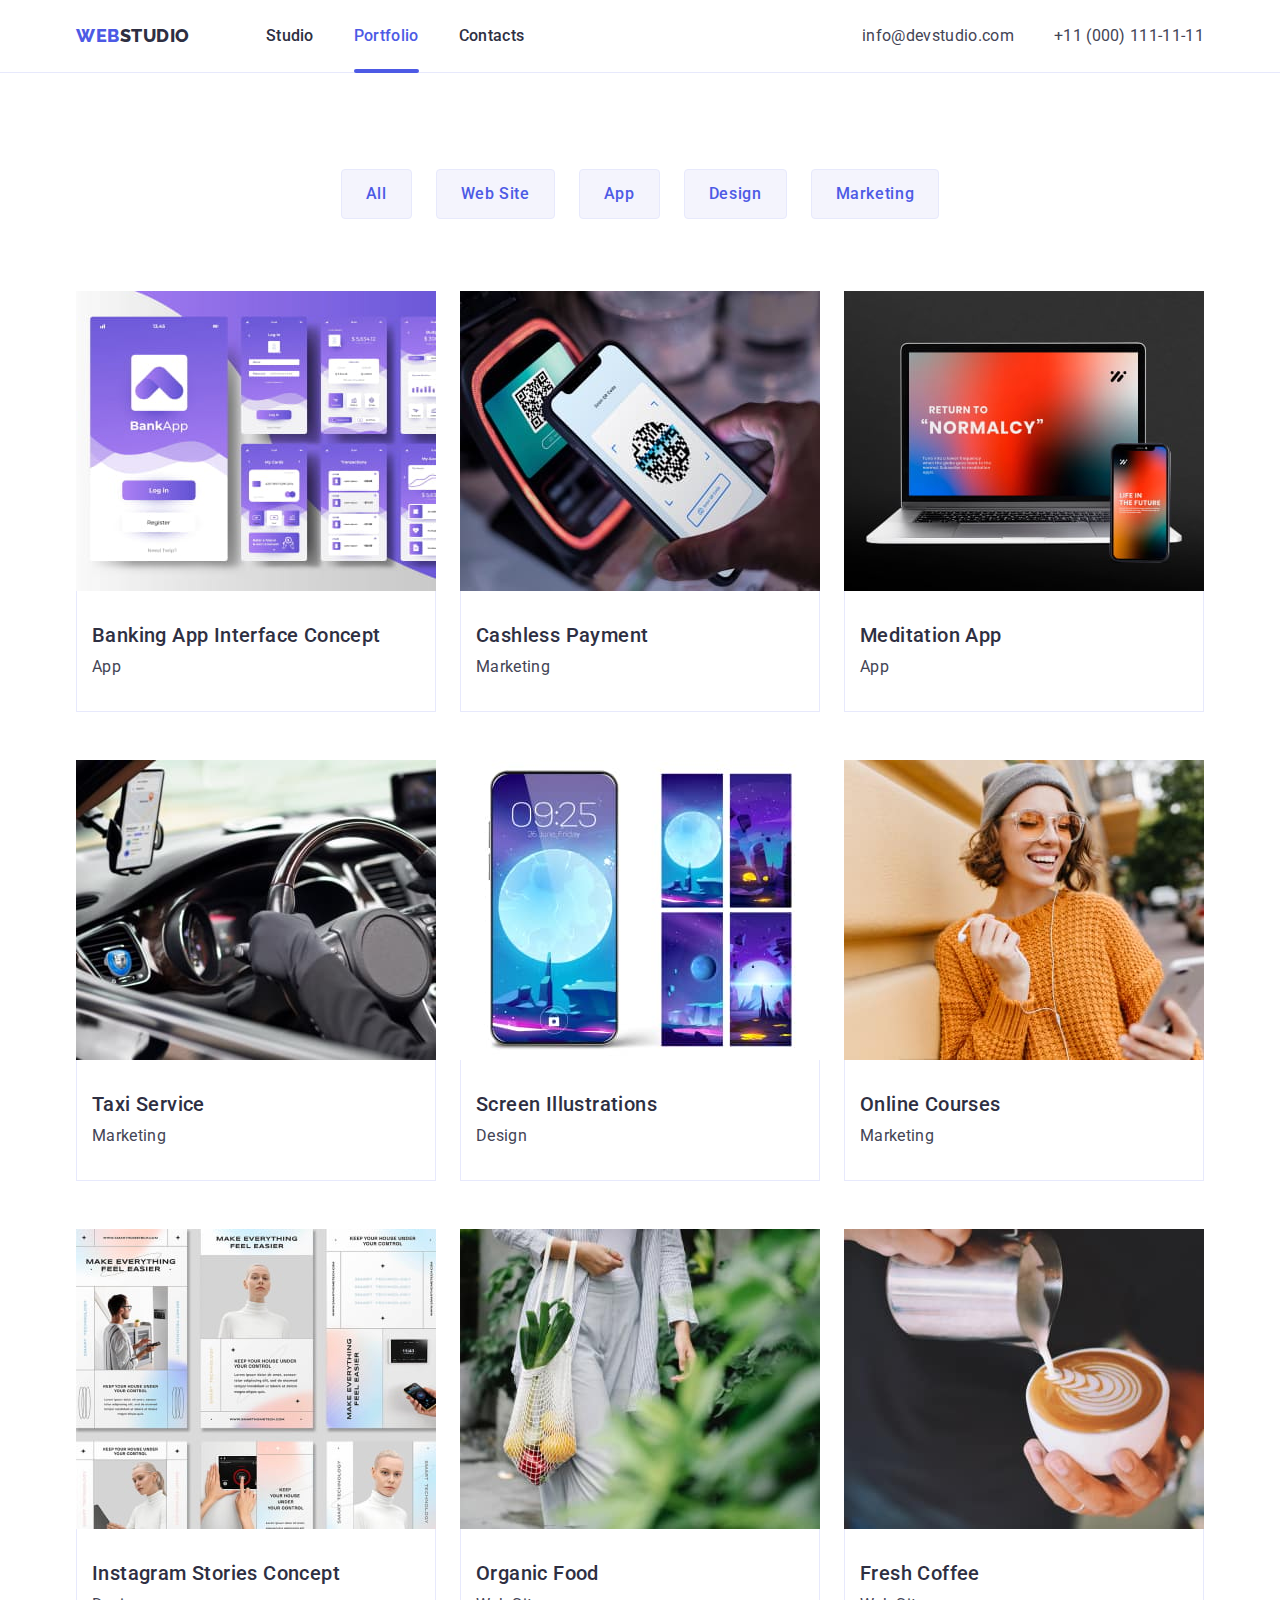
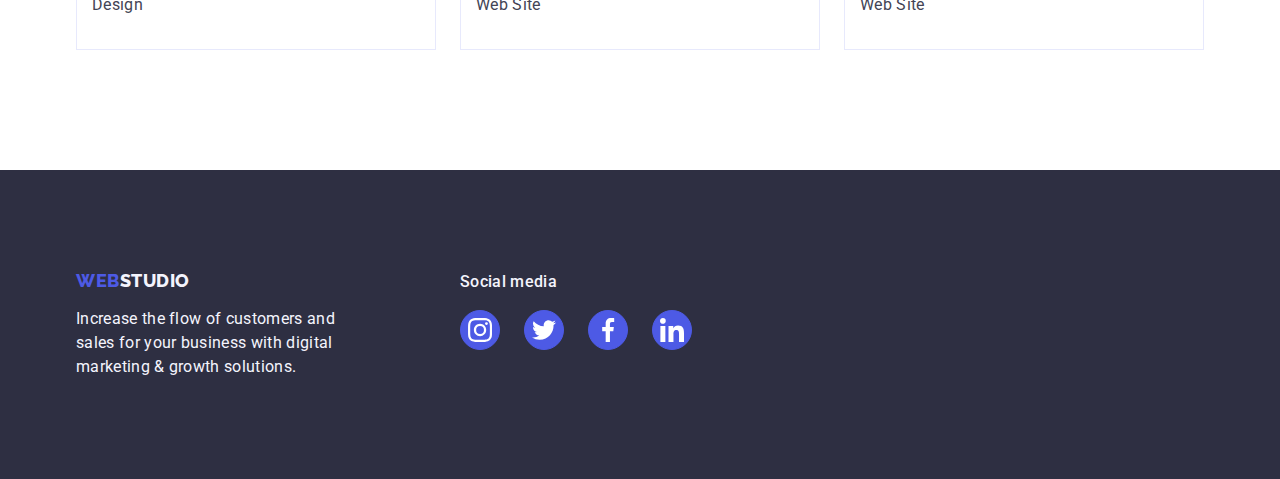
==== portfolio.html @ a5c51d39 "Initial commit" ====
<!DOCTYPE html>
<html lang="en">
  <head>
    <meta charset="UTF-8" />
    <meta name="viewport" content="width=device-width, initial-scale=1.0" />
    <link
      href="https://fonts.googleapis.com/css2?family=Raleway:wght@800&family=Roboto:wght@400;500;700;900&display=swap"
      rel="stylesheet"
    />
    <link
      href="https://cdnjs.cloudflare.com/ajax/libs/modern-normalize/2.0.0/modern-normalize.min.css"
      rel="stylesheet"
      crossorigin="anonymous"
      referrerpolicy="no-referrer"
    />
    <link href="./css/styles.css" rel="stylesheet" />
    <title>Web Studio</title>
  </head>

  <body>
    <header class="header">
      <div class="container">
        <nav class="header-nav">
          <a class="logo-link link" href="./index.html">
            Web<span class="header-logo-accent">Studio</span>
          </a>
          <ul class="header-nav-list list">
            <li class="header-nav-list-item">
              <a class="header-link link" href="./index.html">Studio</a>
            </li>
            <li class="header-nav-list-item">
              <a
                class="header-link header-link-active link"
                href="./portfolio.html"
                >Portfolio</a
              >
            </li>
            <li class="header-nav-list-item">
              <a class="header-link link" href="">Contacts</a>
            </li>
          </ul>
        </nav>
        <address class="address">
          <ul class="address-list list">
            <li>
              <a class="address-link link" href="mailto:info@devstudio.com"
                >info@devstudio.com</a
              >
            </li>
            <li>
              <a class="address-link link" href="tel:+110001111111"
                >+11 (000) 111-11-11</a
              >
            </li>
          </ul>
        </address>
      </div>
    </header>

    <main>
      <section class="portfolio">
        <div class="container">
          <h1 class="portfolio-title visually-hidden">Works Filter</h1>
          <ul class="portfolio-btn-list btn-list list">
            <li class="portfolio-btn-item">
              <button class="portfolio-btn btn" type="button">All</button>
            </li>
            <li class="portfolio-btn-item">
              <button class="portfolio-btn btn" type="button">Web Site</button>
            </li>
            <li class="portfolio-btn-item">
              <button class="portfolio-btn btn" type="button">App</button>
            </li>
            <li class="portfolio-btn-item">
              <button class="portfolio-btn btn" type="button">Design</button>
            </li>
            <li class="portfolio-btn-item">
              <button class="portfolio-btn btn" type="button">Marketing</button>
            </li>
          </ul>
        </div>
        <div class="container">
          <ul class="portfolio-list list">
            <li class="portfolio-item">
              <a class="link portfolio-item-link" href="">
                <div class="portfolio-item-wrapper">
                  <img
                    src="images/portfolio/img-1.jpg"
                    alt=""
                    width="360"
                    height="300"
                  />
                  <div class="portfolio-overlay">
                    <p class="portfolio-overlay-text">
                      14 Stylish and User-Friendly App Design Concepts · Task
                      Manager App · Calorie Tracker App · Exotic Fruit Ecommerce
                      App · Cloud Storage App
                    </p>
                  </div>
                </div>
                <div class="portfolio-item-content">
                  <h2 class="portfolio-subtitle subtitle">
                    Banking App Interface Concept
                  </h2>
                  <p class="portfolio-item-text text">App</p>
                </div>
              </a>
            </li>
            <li class="portfolio-item">
              <a class="link portfolio-item-link" href="">
                <div class="portfolio-item-wrapper">
                  <img
                    src="images/portfolio/img-2.jpg"
                    alt=""
                    width="360"
                    height="300"
                  />
                  <div class="portfolio-overlay">
                    <p class="portfolio-overlay-text">
                      14 Stylish and User-Friendly App Design Concepts · Task
                      Manager App · Calorie Tracker App · Exotic Fruit Ecommerce
                      App · Cloud Storage App
                    </p>
                  </div>
                </div>
                <div class="portfolio-item-content">
                  <h2 class="portfolio-subtitle subtitle">Cashless Payment</h2>
                  <p class="portfolio-item-text text">Marketing</p>
                </div>
              </a>
            </li>
            <li class="portfolio-item">
              <a class="link portfolio-item-link" href="">
                <div class="portfolio-item-wrapper">
                  <img
                    src="images/portfolio/img-3.jpg"
                    alt=""
                    width="360"
                    height="300"
                  />
                  <div class="portfolio-overlay">
                    <p class="portfolio-overlay-text">
                      14 Stylish and User-Friendly App Design Concepts · Task
                      Manager App · Calorie Tracker App · Exotic Fruit Ecommerce
                      App · Cloud Storage App
                    </p>
                  </div>
                </div>
                <div class="portfolio-item-content">
                  <h2 class="portfolio-subtitle subtitle">Meditation App</h2>
                  <p class="portfolio-item-text text">App</p>
                </div>
              </a>
            </li>
            <li class="portfolio-item">
              <a class="link portfolio-item-link" href="">
                <div class="portfolio-item-wrapper">
                  <img
                    src="images/portfolio/img-4.jpg"
                    alt=""
                    width="360"
                    height="300"
                  />
                  <div class="portfolio-overlay">
                    <p class="portfolio-overlay-text">
                      14 Stylish and User-Friendly App Design Concepts · Task
                      Manager App · Calorie Tracker App · Exotic Fruit Ecommerce
                      App · Cloud Storage App
                    </p>
                  </div>
                </div>
                <div class="portfolio-item-content">
                  <h2 class="portfolio-subtitle subtitle">Taxi Service</h2>
                  <p class="portfolio-item-text text">Marketing</p>
                </div>
              </a>
            </li>
            <li class="portfolio-item">
              <a class="link portfolio-item-link" href="">
                <div class="portfolio-item-wrapper">
                  <img
                    src="images/portfolio/img-5.jpg"
                    alt=""
                    width="360"
                    height="300"
                  />
                  <div class="portfolio-overlay">
                    <p class="portfolio-overlay-text">
                      14 Stylish and User-Friendly App Design Concepts · Task
                      Manager App · Calorie Tracker App · Exotic Fruit Ecommerce
                      App · Cloud Storage App
                    </p>
                  </div>
                </div>
                <div class="portfolio-item-content">
                  <h2 class="portfolio-subtitle subtitle">
                    Screen Illustrations
                  </h2>
                  <p class="portfolio-item-text text">Design</p>
                </div>
              </a>
            </li>
            <li class="portfolio-item">
              <a class="link portfolio-item-link" href="">
                <div class="portfolio-item-wrapper">
                  <img
                    src="images/portfolio/img-6.jpg"
                    alt=""
                    width="360"
                    height="300"
                  />
                  <div class="portfolio-overlay">
                    <p class="portfolio-overlay-text">
                      14 Stylish and User-Friendly App Design Concepts · Task
                      Manager App · Calorie Tracker App · Exotic Fruit Ecommerce
                      App · Cloud Storage App
                    </p>
                  </div>
                </div>
                <div class="portfolio-item-content">
                  <h2 class="portfolio-subtitle subtitle">Online Courses</h2>
                  <p class="portfolio-item-text text">Marketing</p>
                </div>
              </a>
            </li>
            <li class="portfolio-item">
              <a class="link portfolio-item-link" href="">
                <div class="portfolio-item-wrapper">
                  <img
                    src="images/portfolio/img-7.jpg"
                    alt=""
                    width="360"
                    height="300"
                  />
                  <div class="portfolio-overlay">
                    <p class="portfolio-overlay-text">
                      14 Stylish and User-Friendly App Design Concepts · Task
                      Manager App · Calorie Tracker App · Exotic Fruit Ecommerce
                      App · Cloud Storage App
                    </p>
                  </div>
                </div>
                <div class="portfolio-item-content">
                  <h2 class="portfolio-subtitle subtitle">
                    Instagram Stories Concept
                  </h2>
                  <p class="portfolio-item-text text">Design</p>
                </div>
              </a>
            </li>
            <li class="portfolio-item">
              <a class="link portfolio-item-link" href="">
                <div class="portfolio-item-wrapper">
                  <img
                    src="images/portfolio/img-8.jpg"
                    alt=""
                    width="360"
                    height="300"
                  />
                  <div class="portfolio-overlay">
                    <p class="portfolio-overlay-text">
                      14 Stylish and User-Friendly App Design Concepts · Task
                      Manager App · Calorie Tracker App · Exotic Fruit Ecommerce
                      App · Cloud Storage App
                    </p>
                  </div>
                </div>
                <div class="portfolio-item-content">
                  <h2 class="portfolio-subtitle subtitle">Organic Food</h2>
                  <p class="portfolio-item-text text">Web Site</p>
                </div>
              </a>
            </li>
            <li class="portfolio-item">
              <a class="link portfolio-item-link" href="">
                <div class="portfolio-item-wrapper">
                  <img
                    src="images/portfolio/img-9.jpg"
                    alt=""
                    width="360"
                    height="300"
                  />
                  <div class="portfolio-overlay">
                    <p class="portfolio-overlay-text">
                      14 Stylish and User-Friendly App Design Concepts · Task
                      Manager App · Calorie Tracker App · Exotic Fruit Ecommerce
                      App · Cloud Storage App
                    </p>
                  </div>
                </div>
                <div class="portfolio-item-content">
                  <h2 class="portfolio-subtitle subtitle">Fresh Coffee</h2>
                  <p class="portfolio-item-text text">Web Site</p>
                </div>
              </a>
            </li>
          </ul>
        </div>
      </section>
    </main>

    <footer class="footer">
      <div class="container">
        <div class="footer-text-wrapper">
          <a class="footer-logo-link logo-link link" href="./index.html">
            Web<span class="footer-logo-accent">Studio</span>
          </a>
          <p class="footer-text">
            Increase the flow of customers and sales for your business with
            digital marketing & growth solutions.
          </p>
        </div>
        <div class="footer-social-section">
          <p class="footer-text">Social media</p>
          <ul class="footer-social-list list">
            <li class="footer-social-item">
              <a class="footer-social-link link" target="_blank" href="/">
                <svg class="social-icon" width="24" height="24">
                  <use href="./images/icons.svg#icon-instagram"></use>
                </svg>
              </a>
            </li>
            <li class="footer-social-item">
              <a class="footer-social-link link" target="_blank" href="/">
                <svg class="social-icon" width="24" height="24">
                  <use href="./images/icons.svg#icon-twitter"></use>
                </svg>
              </a>
            </li>
            <li class="footer-social-item">
              <a class="footer-social-link link" target="_blank" href="/">
                <svg class="social-icon" width="24" height="24">
                  <use href="./images/icons.svg#icon-facebook"></use>
                </svg>
              </a>
            </li>
            <li class="footer-social-item">
              <a class="footer-social-link link" target="_blank" href="/">
                <svg class="social-icon" width="24" height="24">
                  <use href="./images/icons.svg#icon-linkedin"></use>
                </svg>
              </a>
            </li>
          </ul>
        </div>
      </div>
    </footer>
  </body>
</html>
---- css/styles.css ----
:root {
    --navyblue-cl: #2E2F42;
    --iris-cl: #4D5AE5;
    --ocean-cl: #404BBF;
    --slate-cl: #434455;
    --white-cl: #FFFFFF;
    --cloud-cl: #F4F4FD;
    --border-cl: #E7E9FC;
    --lightslate-cl: #8E8F99;
    --dairy-cl: #FCFCFC;
    --green-cl: #31d0aa;
    --main-font: Roboto, sans-serif;
    --secondary-font: Raleway, sans-serif;
    --intendance: 24px;
    --section-padding: 120px;
    --transform-properties: 250ms cubic-bezier(0.4, 0, 0.2, 1);
}

body {
    color: var(--slate-cl);
    font-family: var(--main-font);
    background-color: var(--white-cl);
}

/**
  RESET
 */
address {
    font-style: normal;
}

h1,
h2,
h3,
h4,
h5,
h6,
p,
ul,
ol {
    margin: 0;
    padding-left: 0;
}

img {
    display: block;
    width: 100%;
    height: auto;
}

.visually-hidden {
    position: absolute;
    width: 1px;
    height: 1px;
    margin: -1px;
    border: 0;
    padding: 0;
    white-space: nowrap;
    clip-path: inset(100%);
    clip: rect(0 0 0 0);
    overflow: hidden;
}

.container {
    max-width: 1158px;
    padding: 0 15px;
    margin: 0 auto;
}

.link {
    text-decoration: none;
    color: currentColor;
}

.list {
    list-style: none;
}

.btn {
    font-family: inherit;
    cursor: pointer;
    color: currentColor;
    line-height: 1.5;
    letter-spacing: 0.04em;
    font-weight: 500;
    text-align: center;
    font-size: 16px;
}


.logo-link {
    font-family: var(--secondary-font);
    font-size: 18px;
    font-weight: 800;
    line-height: 1.17;
    letter-spacing: 0.03em;
    text-transform: uppercase;
    color: var(--iris-cl);
    display: inline-block;
}

.logo-accent {
    color: var(--iris-cl);
}

.subtitle {
    font-size: 20px;
    font-weight: 500;
    line-height: 1.2;
    letter-spacing: 0.02em;
}

.text {
    color: var(--slate-cl);
    line-height: 1.5;
    letter-spacing: 0.02em;
}

/**
  |############################ 
  | HEADER
  |############################
 */

.header {
    border-bottom: 1px solid var(--border-cl);
}

.header .container {
    display: flex;
    align-items: center;
    justify-content: space-between;
}

.header-nav {
    display: flex;
    justify-content: flex-start;
    flex-direction: row;
    gap: 76px;
    align-items: center;
}

.header-nav-list {
    display: flex;
    gap: 40px;
}

.header-nav-list-item {
    font-weight: 500;
    line-height: 1.5;
    letter-spacing: 0.02em;
}

.address-link {
    line-height: 1.5;
    letter-spacing: 0.02em;
    transition: color var(--transform-properties);
}

.header-link {
    color: var(--navyblue-cl);
    padding: 24px 0;
    display: block;
    transition: color var(--transform-properties);
    position: relative;
}

.header-link-active {
    color: var(--iris-cl);
}

.header-link-active::after {
    content: '';
    position: absolute;
    bottom: -1px;
    left: 0;
    width: 100%;
    height: 4px;
    background-color: var(--iris-cl);
    border-radius: 2px;
}

.address-link:hover,
.address-link:focus,
.header-link:hover,
.header-link:focus {
    color: var(--ocean-cl);
}

.header-logo-accent {
    color: var(--navyblue-cl);
}

.address-list {
    display: flex;
    gap: 40px;
}

/**
  FOOTER
 */
.footer {
    background-color: var(--navyblue-cl);
    padding: 100px 0;
}

.footer .container {
    display: flex;
    flex-direction: row;
    gap: 120px;
    align-items: flex-start;
}

.footer-social-section .footer-text {
    display: block;
    font-weight: 500;

}

.footer-text {
    color: var(--cloud-cl);
    line-height: 1.5;
    letter-spacing: 0.02em;
}

.footer-logo-link {
    margin-bottom: 16px;
}

.footer-logo-accent {
    color: var(--cloud-cl);
}

.footer-text {
    max-width: 264px;
}

.footer-social-section {
    display: flex;
    flex-direction: column;
    gap: 16px;
}

.footer-social-list {
    display: flex;
    gap: var(--intendance);
    justify-content: center;
}

.footer-social-link {
    width: 40px;
    height: 40px;
    border: 1px solid var(--iris-cl);
    border-radius: 50%;
    display: flex;
    justify-content: center;
    align-items: center;
    background-color: var(--iris-cl);
    transition: background-color var(--transform-properties), border var(--transform-properties);
}

.footer-social-link:hover,
.footer-social-link:focus {
    background-color: var(--green-cl);
    border: 1px solid var(--green-cl);
}

.footer-social-link svg {
    display: block;
    fill: var(--white-cl);
}

/**
  |############################
  | STUDIO styles
  |############################
*/
.studio-title {
    text-align: center;
    font-size: 36px;
    line-height: 1.11;
    letter-spacing: 0.02em;
    text-transform: capitalize;
    color: var(--navyblue-cl);
    margin-bottom: 72px;
}

/**
  |############################
  | Hero styles
  |############################
*/
.hero {
    background-image:
        linear-gradient(rgba(46, 47, 66, 0.7),
            rgba(46, 47, 66, 0.7)),
        url(../images/hero/img-01.jpg);
    background-color: var(--navyblue-cl);
}

.hero .container {
    color: var(--white-cl);
    display: flex;
    flex-direction: column;
    padding: 188px 0;
    justify-content: center;
    align-items: center;
    max-width: 1440px;
    gap: 48px;
    margin: 0;
}

.hero-title {
    font-weight: 700;
    font-size: 56px;
    font-style: normal;
    line-height: 1.07;
    letter-spacing: 0.02em;
    text-align: center;
    max-height: 120px;
    max-width: 496px;
}

.hero-btn {
    background-color: var(--iris-cl);
    border-radius: 4px;
    border: 0;
    box-shadow: 0 4px 4px 0 rgba(0, 0, 0, 0.15);
    background: #4d5ae5;
    padding: 16px;
    width: 169px;
    display: block;
    transition: background-color var(--transform-properties);
}

.hero-btn:hover,
.hero-btn:focus {
    background-color: var(--ocean-cl);
}

/**
  |############################
  | ADVANTAGE
  |############################
*/

.advantage {
    padding-top: var(--section-padding);
}

.advantage-subtitle {
    color: var(--navyblue-cl);
}

.advantage-list {
    display: flex;
    gap: var(--intendance);
}

.advantage-item {
    display: flex;
    flex-direction: column;
    gap: 8px;
    align-items: flex-start;
    justify-content: center;
    width: 264px;
}

.advantage-icon-container {
    display: flex;
    align-items: center;
    justify-content: center;
    height: 112px;
    background-color: var(--cloud-cl);
    border-radius: 4px;
    margin-bottom: 8px;
    width: 264px;
}

.action {
    padding: var(--section-padding) 0;
}

.action-list {
    display: flex;
    gap: var(--intendance);
    flex-direction: row;
}

.action-item {
    width: 360px;
    height: auto;
}

/**
  |############################
  | TEAM
  |############################
*/
.team {
    background-color: var(--cloud-cl);
    padding: var(--section-padding) 0;
}

.team-list {
    display: flex;
    gap: var(--intendance);
    justify-content: space-between;
}

.team-item {
    background-color: var(--white-cl);
    display: flex;
    flex-direction: column;
    padding-bottom: 32px;
}

.team-subtitle {
    text-align: center;
    color: var(--navyblue-cl);
    margin-top: 32px;
    margin-bottom: 8px;
}

.team-text {
    text-align: center;
    margin-bottom: 8px;
}

.team-social-list {
    display: flex;
    gap: var(--intendance);
    justify-content: center;
    /* padding: 8px 16px 32px 16px; */
}

.team-social-item {
    width: 40px;
    height: 40px;
    border: 1px solid var(--iris-cl);
    border-radius: 50%;
    display: flex;
    justify-content: center;
    align-items: center;
    background-color: var(--iris-cl);
    box-shadow: 0 4px 4px 0 rgba(0, 0, 0, 0.25);
    transition: background-color var(--transform-properties), border var(--transform-properties);
}

.team-social-item:hover,
.team-social-item:focus {
    background-color: var(--ocean-cl);
    border: 1px solid var(--ocean-cl);
}

.team-social-link svg {
    display: block;
    fill: var(--white-cl);
}



.customers {
    display: flex;
    flex-direction: column;
    gap: var(--intendance);
    padding: var(--section-padding) 0;
}

.customers-subtitle {
    text-align: center;
    color: var(--navyblue-cl);
    margin-top: 32px;
    margin-bottom: 8px;
}

.customers-list {
    display: flex;
    gap: var(--intendance);
    justify-content: center;
    align-items: center;
    width: 1158px;

}

.customers-item {
    width: calc((100% - 2*var(--intendance)) / 6);
    display: block;
    border-radius: 4px;
    height: 88px;
}


.customers-link {
    color: var(--lightslate-cl);
    display: flex;
    justify-content: center;
    align-items: center;
    border: 1px solid var(--lightslate-cl);
    border-radius: 4px;
    width: 100%;
    height: 100%;
    transition: border-color var(--transform-properties), color var(--transform-properties);
}

.customers-link:focus,
.customers-link:hover {
    border-color: var(--ocean-cl);
    color: var(--ocean-cl);
}

.customers-icon {
    fill: currentColor;
}

/**
   MODAL
 */
.backdrop {
    position: fixed;
    top: 0;
    left: 0;
    width: 100%;
    height: 100%;
    background-color: rgba(46, 47, 66, 0.4);
    transition: opacity var(--transform-properties), visibility var(--transform-properties);
}

.is-hidden {
    opacity: 0;
    visibility: hidden;
    pointer-events: none;
}

.modal {
    position: absolute;
    top: 50%;
    left: 50%;
    background-color: var(--dairy-cl);
    min-height: 584px;
    min-width: 408px;
    box-shadow: 0 1px 1px rgba(0, 0, 0, 0.14), 0 1px 3px rgba(0, 0, 0, 0.12), 0 2px 1px rgba(0, 0, 0, 0.2);
    border-radius: 4px;
    transition: transform var(--transform-properties);
    transform: translate(-50%, -50%) scale(1);
}

.modal-btn {
    position: absolute;
    width: 24px;
    height: 24px;
    top: 24px;
    right: 24px;
    background-color: var(--cornflower-cl);

    display: flex;
    align-items: center;
    justify-content: center;
    padding: 0;
    cursor: pointer;
    transition: background-color var(--transform-properties), border var(--transform-properties);
    border-radius: 50%;
    border: 1px solid rgba(0, 0, 0, 0.1);
}

.modal-btn-icon {
    fill: var(--navyblue-cl);
    transition: fill var(--transform-properties);
}

.modal-btn:hover,
.modal-btn:focus {
    background-color: var(--ocean-cl);
    border: none;
}

.modal-btn:hover .modal-btn-icon,
.modal-btn:focus .modal-btn-icon {
    fill: var(--white-cl)
}


/**
  |############################
  | PORTFOLIO styles
  |############################
*/

.portfolio {
    padding-top: 96px;
    padding-bottom: var(--section-padding);
}

.portfolio-subtitle {
    color: var(--navyblue-cl);
}

.portfolio-btn {
    color: var(--iris-cl);
    background-color: var(--cloud-cl);
    border: 1px solid var(--border-cl);
    border-radius: 4px;
    padding: 12px 24px;
    box-sizing: border-box;
    transition:
        background-color var(--transform-properties),
        color var(--transform-properties),
        box-shadow var(--transform-properties),
        border var(--transform-properties);
}

.portfolio-btn:hover,
.portfolio-btn:focus {
    background-color: var(--ocean-cl);
    color: var(--white-cl);
    box-shadow: 0 2px 2px 0 rgba(0, 0, 0, 0.12), 0 2px 1px 0 rgba(0, 0, 0, 0.08), 0 3px 1px 0 rgba(0, 0, 0, 0.1);
    border: 1px solid transparent;
}

.portfolio-btn-list {
    display: flex;
    gap: var(--intendance);
    justify-content: center;
    margin-bottom: 72px;
}

.portfolio-list {
    display: flex;
    gap: 48px var(--intendance);
    flex-wrap: wrap;
}

.portfolio-item {
    width: calc((100% - 2*var(--intendance)) / 3);
    transition: box-shadow var(--transform-properties);
}

.portfolio-item:hover,
.portfolio-item:focus {
    box-shadow: 0 2px 1px 0 rgba(46, 47, 66, 0.08), 0 1px 1px 0 rgba(46, 47, 66, 0.16), 0 1px 6px 0 rgba(46, 47, 66, 0.08);
}

.portfolio-item-link {
    display: flex;
    flex-direction: column;

}

.portfolio-item-wrapper {
    position: relative;
    overflow: hidden;
}

.portfolio-item:hover .portfolio-overlay,
.portfolio-item:focus .portfolio-overlay {
    transform: translateY(0);
}

.portfolio-item-content {
    display: flex;
    flex-direction: column;
    gap: 8px;
    padding-top: 32px;
    padding-bottom: 32px;
    padding-left: 15px;
    border: 1px solid var(--border-cl);
    border-top: 0px;
}

/* Overlay */
.portfolio-overlay {
    position: absolute;
    top: 0;
    left: 0;
    display: flex;
    width: 100%;
    height: 100%;
    background-color: var(--iris-cl);
    transform: translateY(100%);
    transition: transform var(--transform-properties);
}

.portfolio-overlay-text {
    padding-top: 40px;
    padding-left: 32px;
    padding-right: 32px;
    font-weight: 400;
    font-size: 16px;
    line-height: 1.5;
    letter-spacing: 0.02em;
    color: var(--cloud-cl);
}
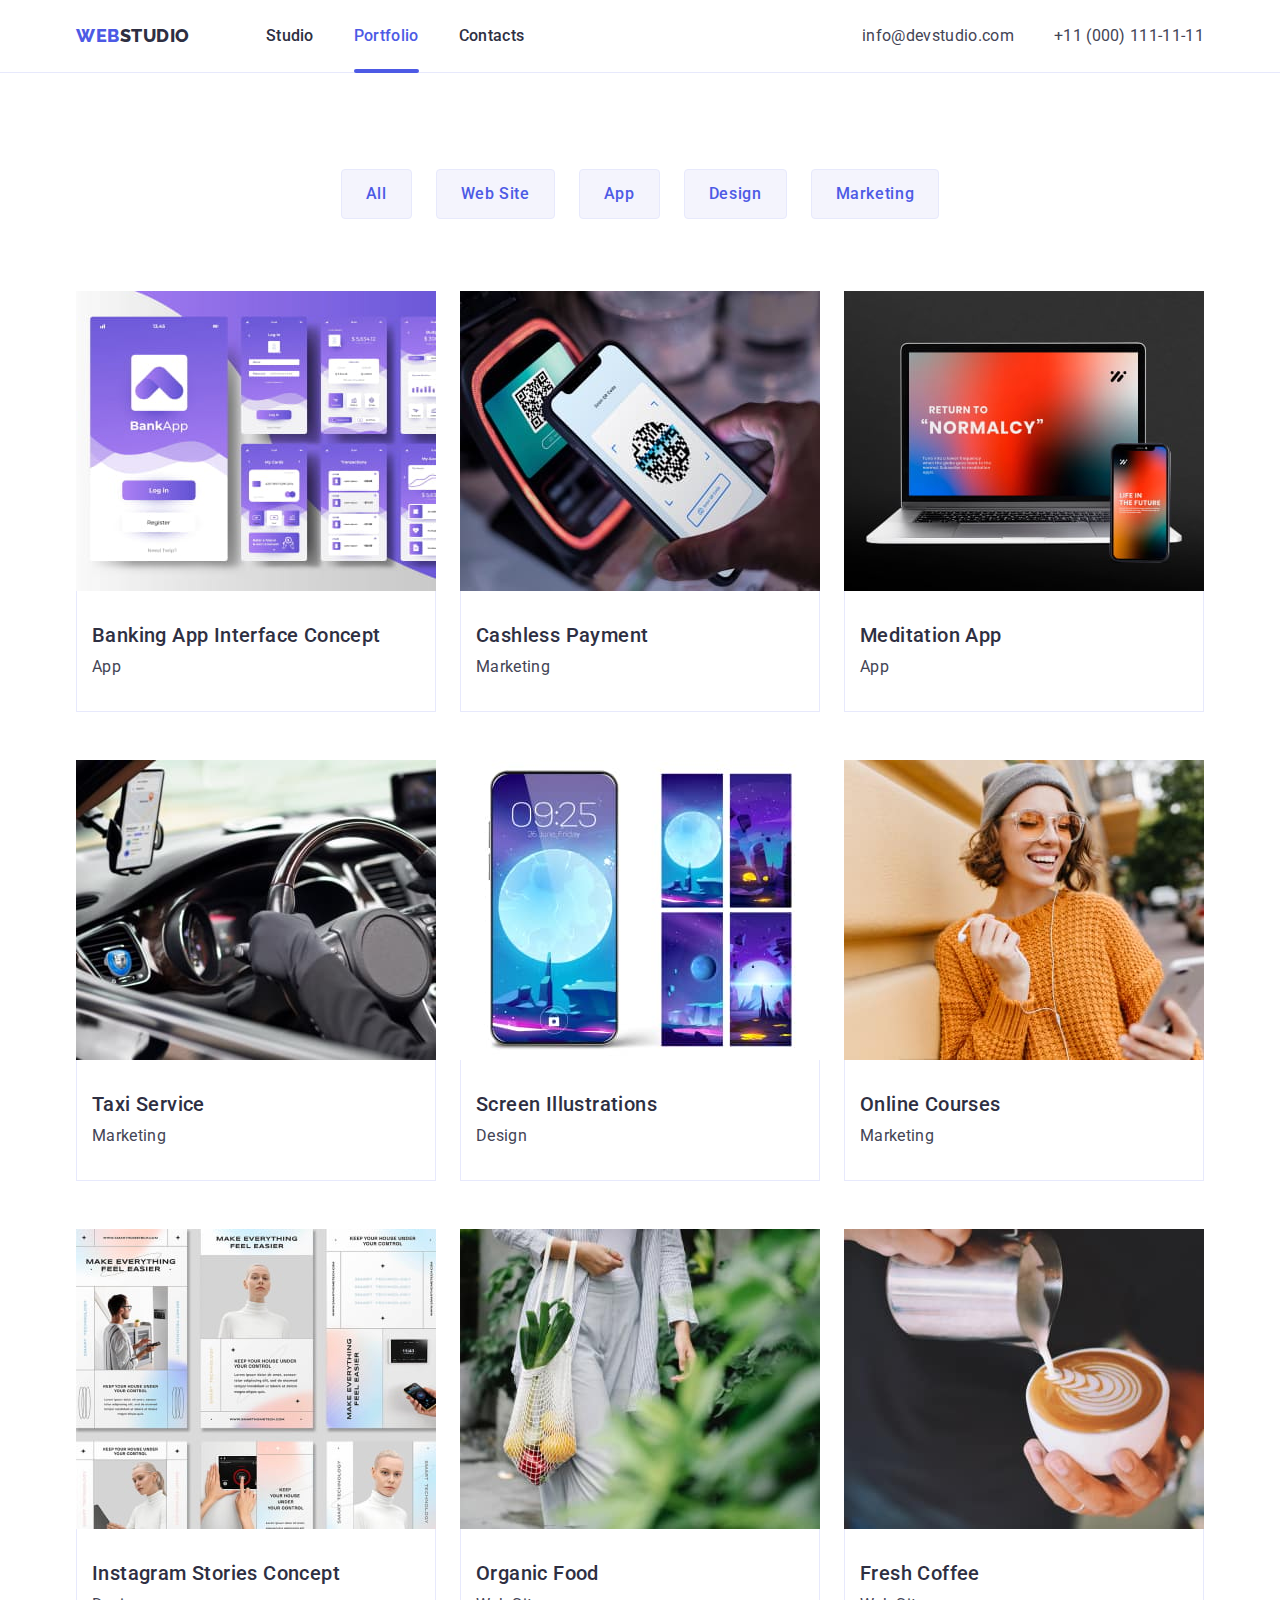
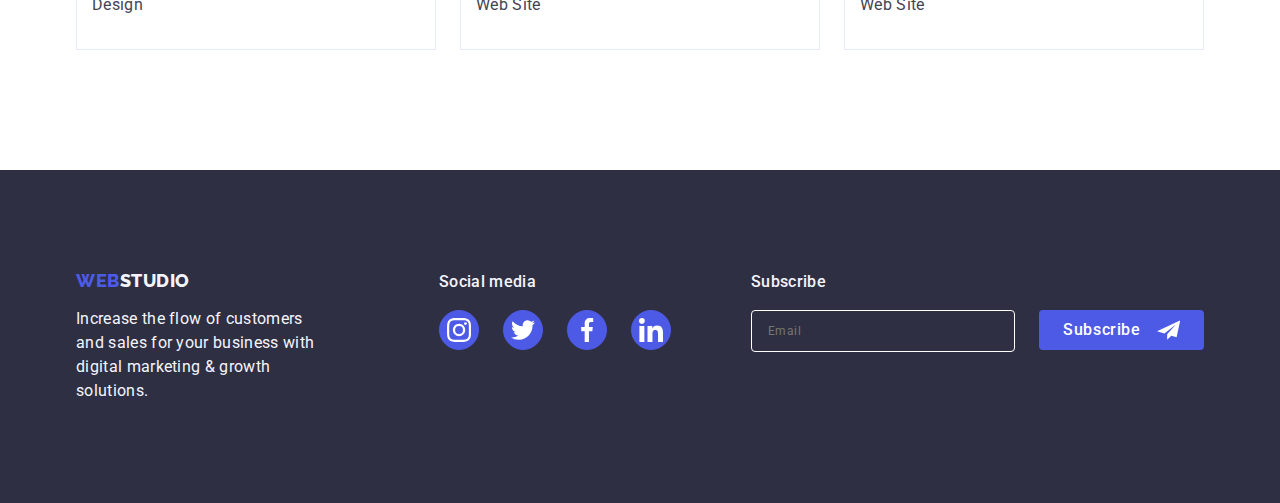
==== commit 70b1c753: "Footer form" ====
--- a/portfolio.html
+++ b/portfolio.html
@@ -343,6 +343,25 @@
             </li>
           </ul>
         </div>
+        <div class="footer-subscribe-wrapper">
+          <p class="footer-text">Subscribe</p>
+          <form class="footer-form" name="subscribe" autocomplete="off">
+            <label class="footer-form-label">
+              <input
+                class="footer-form-input"
+                type="email"
+                name="email"
+                placeholder="Email"
+              />
+            </label>
+            <button class="footer-form-button btn" type="submit">
+              Subscribe
+              <svg class="social-icon" width="24" height="24">
+                <use href="./images/icons.svg#icon-Frame-3"></use>
+              </svg>
+            </button>
+          </form>
+        </div>
       </div>
     </footer>
   </body>
--- a/css/styles.css
+++ b/css/styles.css
@@ -207,14 +207,8 @@
 .footer .container {
     display: flex;
     flex-direction: row;
-    gap: 120px;
+
     align-items: flex-start;
-}
-
-.footer-social-section .footer-text {
-    display: block;
-    font-weight: 500;
-
 }
 
 .footer-text {
@@ -223,6 +217,17 @@
     letter-spacing: 0.02em;
 }
 
+.footer-social-section .footer-text {
+    display: block;
+    font-weight: 500;
+
+}
+
+.footer-subscribe-wrapper .footer-text {
+    display: block;
+    font-weight: 500;
+}
+
 .footer-logo-link {
     margin-bottom: 16px;
 }
@@ -235,10 +240,15 @@
     max-width: 264px;
 }
 
+.footer-text-wrapper {
+    margin-right: 120px;
+}
+
 .footer-social-section {
     display: flex;
     flex-direction: column;
     gap: 16px;
+    margin-right: 80px;
 }
 
 .footer-social-list {
@@ -267,6 +277,56 @@
 
 .footer-social-link svg {
     display: block;
+    fill: var(--white-cl);
+}
+
+.footer-subscribe-wrapper {
+    display: flex;
+    flex-direction: column;
+    gap: 16px;
+}
+
+.footer-form {
+    display: flex;
+    gap: 24px;
+}
+
+.footer-form-input {
+    font-weight: 400;
+    font-size: 12px;
+    line-height: 2;
+    letter-spacing: 0.04em;
+    color: var(--white-cl);
+    background-color: transparent;
+    border: 1px solid var(--white-cl);
+    border-radius: 4px;
+    padding: 8px 16px;
+    width: 264px;
+}
+
+.footer-form-button {
+    background-color: var(--iris-cl);
+    border-radius: 4px;
+    border: 0;
+    background: #4d5ae5;
+    transition: background-color var(--transform-properties);
+    display: flex;
+    align-items: center;
+    justify-content: center;
+    gap: 16px;
+    padding: 8px 24px;
+    width: 165px;
+    height: 40px;
+    font-weight: 500;
+    color: var(--white-cl);
+}
+
+.footer-form-button:hover,
+.footer-form-button:focus {
+    background-color: var(--ocean-cl);
+}
+
+.footer-form-button svg {
     fill: var(--white-cl);
 }
 
@@ -479,7 +539,7 @@
     gap: var(--intendance);
     justify-content: center;
     align-items: center;
-    width: 1158px;
+    width: 1128px;
 
 }
 
